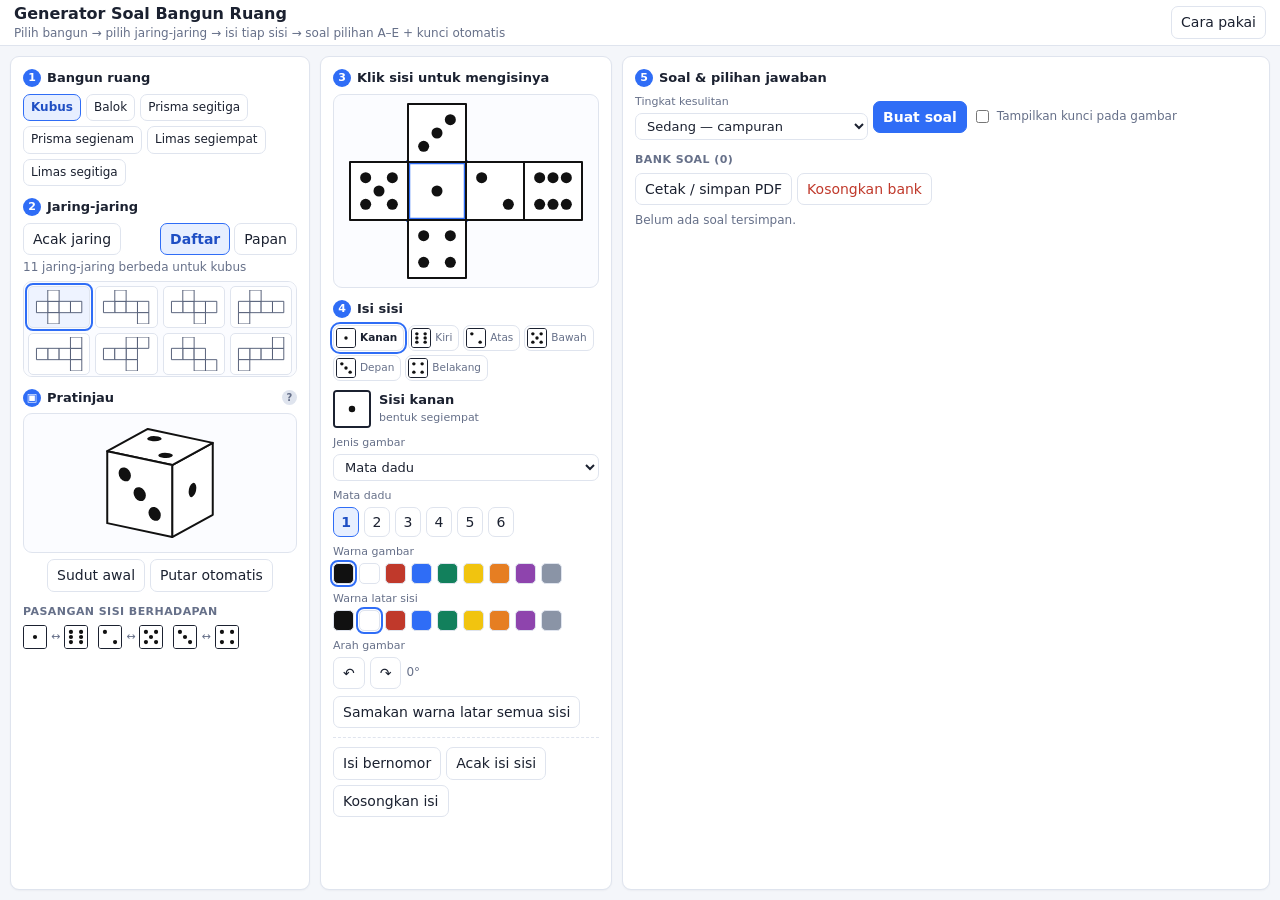
==== index.html @ 69e44bf9 "first commit" ====
<!DOCTYPE html>
<html lang="id">
<head>
<meta charset="utf-8">
<meta name="viewport" content="width=device-width, initial-scale=1">
<title>Generator Soal Bangun Ruang — Jaring-jaring &amp; Pilihan A–E</title>
<link rel="stylesheet" href="css/style.css">
</head>
<body>

<header class="topbar">
  <div>
    <h1>Generator Soal Bangun Ruang</h1>
    <p class="sub">Pilih bangun &rarr; pilih jaring-jaring &rarr; isi tiap sisi &rarr; soal pilihan A&ndash;E + kunci otomatis</p>
  </div>
  <div class="topbar-actions">
    <button id="btn-help" class="ghost" type="button">Cara pakai</button>
  </div>
</header>

<div id="help" class="help" hidden>
  <ol>
    <li><b>Pilih bangun ruang.</b> Kubus, balok, prisma segitiga, prisma segienam, limas segiempat, atau limas segitiga. Ukuran balok bisa diubah.</li>
    <li><b>Pilih jaring-jaring.</b> Semua jaring-jaring yang mungkin dihitung otomatis oleh program &mdash; kubus punya 11, prisma segitiga 9, limas segiempat 8. Untuk kubus dan balok Anda juga bisa menyusun sendiri di papan.</li>
    <li><b>Isi sisi.</b> Klik sebuah sisi pada gambar jaring-jaring, lalu atur gambar, warna, dan arah putarannya.</li>
    <li><b>Buat soal.</b> Program mengambil satu orientasi sah sebagai kunci, lalu membuat pengecoh yang dijamin mustahil.</li>
    <li><b>Simpan.</b> Unduh PNG/SVG, atau kumpulkan di bank soal lalu cetak jadi PDF berikut halaman kunci jawaban.</li>
  </ol>
</div>

<main class="layout">

  <!-- ============ KIRI: BANGUN & JARING-JARING ============ -->
  <section class="panel">
    <h2><span class="step">1</span> Bangun ruang</h2>
    <div class="row wrap gap-s" id="solid-picker"></div>

    <div id="param-box" class="params" hidden>
      <div class="row wrap gap-s" id="params"></div>
    </div>

    <h2><span class="step">2</span> Jaring-jaring</h2>
    <div class="row wrap gap-s">
      <button class="ghost" id="btn-net-random" type="button">Acak jaring</button>
      <span class="mode-switch" id="mode-switch" hidden>
        <button class="ghost active" data-mode="auto" type="button" title="Pilih dari daftar jaring-jaring">Daftar</button>
        <button class="ghost" data-mode="grid" type="button" title="Susun sendiri di papan">Papan</button>
      </span>
    </div>

    <div id="gallery-wrap">
      <p class="hint" id="gallery-note"></p>
      <div id="gallery" class="gallery"></div>
    </div>

    <div id="grid-wrap" hidden>
      <div class="grid-scroll"
           title="Klik kotak untuk menambah (maksimal 6, harus menempel). Klik kanan untuk menghapus.">
        <div id="grid" class="grid" oncontextmenu="return false"></div>
      </div>
      <p id="fold-status" class="status"></p>
    </div>

    <h2><span class="step">&#9635;</span> Pratinjau
      <span class="tip" title="Seret untuk memutar bebas 360° ke segala arah — tarik ke atas, bangunnya ikut berputar ke atas.">?</span>
    </h2>
    <div id="preview" class="cube3d"></div>
    <div class="row gap-s wrap center">
      <button class="ghost" id="btn-view-reset" type="button">Sudut awal</button>
      <button class="ghost" id="btn-view-spin" type="button">Putar otomatis</button>
    </div>
    <div id="opposite-box" hidden>
      <h3 id="opposite-title">Pasangan sisi berhadapan</h3>
      <div id="opposite-list" class="opp-list"></div>
    </div>
  </section>

  <!-- ============ TENGAH: JARING BESAR + ISI SISI ============ -->
  <section class="panel">
    <div id="net-box">
      <h2><span class="step">3</span> Klik sisi untuk mengisinya</h2>
      <div id="net-view" class="net-view"></div>
    </div>

    <h2><span class="step">4</span> Isi sisi</h2>

    <div id="face-strip" class="face-strip"></div>

    <div id="face-editor">
      <div class="fe-head">
        <div id="fe-preview" class="fe-preview"></div>
        <div>
          <div id="fe-title" class="fe-title">Sisi</div>
          <div id="fe-face" class="fe-face"></div>
        </div>
      </div>

      <label class="field">
        <span>Jenis gambar</span>
        <select id="fe-type"></select>
      </label>

      <div class="field" id="fe-n-wrap" hidden>
        <span>Mata dadu</span>
        <div class="row gap-s" id="fe-n"></div>
      </div>

      <label class="field" id="fe-text-wrap" hidden>
        <span>Huruf / angka (maks 3 karakter)</span>
        <input type="text" id="fe-text" maxlength="3">
      </label>

      <div class="field">
        <span>Warna gambar</span>
        <div class="row gap-s wrap" id="fe-fg"></div>
      </div>

      <div class="field">
        <span>Warna latar sisi</span>
        <div class="row gap-s wrap" id="fe-bg"></div>
      </div>

      <div class="field">
        <span>Arah gambar</span>
        <div class="row gap-s">
          <button class="ghost" id="fe-rot-ccw" type="button" title="Putar berlawanan jarum jam">&#8630;</button>
          <button class="ghost" id="fe-rot-cw" type="button" title="Putar searah jarum jam">&#8631;</button>
          <span class="rot-val" id="fe-rot-val">0&deg;</span>
        </div>
      </div>

      <button class="ghost" id="btn-copy-bg" type="button">Samakan warna latar semua sisi</button>
    </div>

    <div class="quick">
      <button class="ghost" id="btn-dice" type="button">Isi bernomor</button>
      <button class="ghost" id="btn-random" type="button">Acak isi sisi</button>
      <button class="ghost" id="btn-clear-art" type="button">Kosongkan isi</button>
    </div>
  </section>

  <!-- ============ KANAN: SOAL ============ -->
  <section class="panel wide">
    <h2><span class="step">5</span> Soal &amp; pilihan jawaban</h2>

    <div class="row gap-s wrap">
      <label class="field inline">
        <span>Tingkat kesulitan</span>
        <select id="difficulty">
          <option value="mudah">Mudah &mdash; pengecoh mencolok</option>
          <option value="sedang" selected>Sedang &mdash; campuran</option>
          <option value="sulit">Sulit &mdash; beda arah gambar</option>
        </select>
      </label>
      <button class="primary" id="btn-generate" type="button">Buat soal</button>
      <label class="check">
        <input type="checkbox" id="show-key">
        Tampilkan kunci pada gambar
      </label>
    </div>

    <div id="quiz-warnings"></div>
    <div id="quiz-sheet" class="sheet"></div>

    <div id="quiz-answer" class="answer" hidden>
      <div class="row gap-s wrap center">
        <span class="ans-label">Jawab:</span>
        <span id="answer-buttons" class="row gap-s"></span>
      </div>
      <p id="answer-feedback" class="feedback"></p>
      <p id="answer-reveal" class="reveal"></p>
    </div>

    <div class="row gap-s wrap" id="quiz-actions" hidden>
      <button class="ghost" id="btn-png" type="button">Unduh PNG</button>
      <button class="ghost" id="btn-svg" type="button">Unduh SVG</button>
      <button class="ghost" id="btn-add-bank" type="button">Tambah ke bank soal</button>
      <button class="ghost" id="btn-add-many" type="button">Tambah 5 soal berbeda</button>
    </div>

    <h3>Bank soal (<span id="bank-count">0</span>)</h3>
    <div class="row gap-s wrap">
      <button class="ghost" id="btn-print" type="button">Cetak / simpan PDF</button>
      <button class="ghost danger" id="btn-clear-bank" type="button">Kosongkan bank</button>
    </div>
    <div id="bank" class="bank"></div>
  </section>

</main>

<div id="print-area" class="print-area"></div>

<script src="js/geometry.js"></script>
<script src="js/solids.js"></script>
<script src="js/art.js"></script>
<script src="js/render.js"></script>
<script src="js/quiz.js"></script>
<script src="js/app.js"></script>
</body>
</html>
---- css/style.css ----
:root {
  --bg: #f4f6fa;
  --panel: #ffffff;
  --ink: #1b2130;
  --muted: #667089;
  --line: #dfe4ee;
  --brand: #2f6df6;
  --brand-dark: #1f4fc4;
  --ok: #12805c;
  --ok-bg: #e6f6f0;
  --warn: #9a5b00;
  --warn-bg: #fff4e2;
  --bad: #c0392b;
  --bad-bg: #fdeceb;
  --radius: 9px;
  --topbar: 46px;
}

* { box-sizing: border-box; }
[hidden] { display: none !important; }

html, body { height: 100%; }
body {
  margin: 0; overflow: hidden;            /* satu layar penuh, tanpa gulir halaman */
  background: var(--bg); color: var(--ink);
  font: 14px/1.45 "Segoe UI", system-ui, -apple-system, Arial, sans-serif;
}

h1 { font-size: 16px; margin: 0; }
h2 {
  font-size: 13px; margin: 12px 0 6px; display: flex; align-items: center; gap: 6px;
}
h2:first-child { margin-top: 0; }
h3 {
  font-size: 11px; text-transform: uppercase; letter-spacing: .04em;
  color: var(--muted); margin: 12px 0 5px;
}

.step {
  display: inline-grid; place-items: center;
  width: 18px; height: 18px; border-radius: 50%;
  background: var(--brand); color: #fff; font-size: 11px; font-weight: 700;
}
.tip {
  display: inline-grid; place-items: center; cursor: help;
  width: 15px; height: 15px; border-radius: 50%; margin-left: auto;
  background: var(--line); color: var(--muted); font-size: 10px; font-weight: 700;
}

.topbar {
  height: var(--topbar);
  display: flex; align-items: center; justify-content: space-between; gap: 16px;
  padding: 0 14px; background: var(--panel); border-bottom: 1px solid var(--line);
}
.sub { margin: 0; color: var(--muted); font-size: 12px; }

.help {
  position: absolute; z-index: 20; top: var(--topbar); left: 0; right: 0;
  padding: 12px 18px 12px 40px; background: #eef3ff;
  border-bottom: 1px solid var(--line); color: #23324f; font-size: 13px;
  box-shadow: 0 6px 18px rgba(20, 30, 60, .12);
}
.help ol { margin: 0; padding-left: 18px; }
.help li { margin: 3px 0; }

/* ---------- tata letak satu layar ---------- */
.layout {
  height: calc(100vh - var(--topbar));
  display: grid;
  grid-template-columns: 300px 292px minmax(430px, 1fr);
  gap: 10px; padding: 10px; align-items: stretch;
}
.panel {
  background: var(--panel); border: 1px solid var(--line); border-radius: var(--radius);
  padding: 12px; min-height: 0; overflow-y: auto;
  box-shadow: 0 1px 2px rgba(20, 30, 60, .04);
}
.panel.wide { display: flex; flex-direction: column; }

/* layar sempit: kembali ke susunan bertumpuk yang bisa digulir */
@media (max-width: 1180px) {
  body { overflow: auto; }
  .layout { height: auto; grid-template-columns: 1fr 1fr; }
  .panel { overflow: visible; }
  .panel.wide { grid-column: 1 / -1; }
}
@media (max-width: 760px) { .layout { grid-template-columns: 1fr; } }

/* layar pendek (mis. laptop 768px): rapatkan agar tetap muat satu layar */
@media (max-height: 880px) {
  .gallery { max-height: 72px; }
  .net-thumb { height: 32px; }
  .net-view { min-height: 56px; padding: 4px; }
  .net-view svg { max-height: 114px; }
  .cell { width: 36px; height: 36px; }
  .cube3d { margin: 2px 0 4px; }
  .cube3d svg { max-height: 96px; }
  h2 { margin: 7px 0 4px; font-size: 12.5px; }
  h3 { margin: 7px 0 3px; }
  .field { margin: 4px 0; }
  .field > span { margin-bottom: 2px; }
  .swatch { width: 19px; height: 19px; }
  .chip-art { width: 17px; height: 17px; }
  .quick { margin-top: 6px; padding-top: 6px; }
  .hint { margin: 2px 0; }
  .face-strip { margin-bottom: 5px; }
  #solid-picker button { font-size: 11.5px; padding: 3px 6px; }
}

/* ---------- kontrol ---------- */
button {
  font: inherit; cursor: pointer; border-radius: 7px; padding: 5px 9px;
  border: 1px solid var(--line); background: #fff; color: var(--ink);
  transition: background .12s, border-color .12s;
}
button:hover { background: #f2f5fb; border-color: #c7d0e2; }
button.primary { background: var(--brand); border-color: var(--brand); color: #fff; font-weight: 600; }
button.primary:hover { background: var(--brand-dark); }
button.ghost.active { background: #e7efff; border-color: var(--brand); color: var(--brand-dark); font-weight: 600; }
button.danger { color: var(--bad); }
button.danger:hover { background: var(--bad-bg); border-color: #f0b4ae; }

.row { display: flex; align-items: center; }
.row.wrap { flex-wrap: wrap; }
.row.center { justify-content: center; }
.gap-s { gap: 5px; }

.field { display: block; margin: 7px 0; }
.field > span { display: block; font-size: 11px; color: var(--muted); margin-bottom: 3px; }
.field.inline { margin: 0; }
select, input[type="text"], input[type="number"] {
  font: inherit; font-size: 13px; padding: 4px 7px; border: 1px solid var(--line);
  border-radius: 7px; background: #fff; color: var(--ink); width: 100%;
}
.check { display: flex; align-items: center; gap: 5px; font-size: 12px; color: var(--muted); }
.hint { font-size: 12px; color: var(--muted); margin: 4px 0; }
.quick {
  display: flex; flex-wrap: wrap; gap: 5px; margin-top: 9px; padding-top: 9px;
  border-top: 1px dashed var(--line);
}

/* ---------- pemilih bangun ruang ---------- */
#solid-picker button { padding: 4px 7px; font-size: 12px; }
.params { margin-top: 6px; }
.num-field { display: flex; align-items: center; gap: 4px; font-size: 11px; color: var(--muted); }
.num-field input { width: 56px; }
.mode-switch { display: inline-flex; gap: 4px; margin-left: auto; }

/* ---------- galeri jaring-jaring ---------- */
.gallery {
  display: grid; grid-template-columns: repeat(auto-fill, minmax(54px, 1fr)); gap: 5px;
  max-height: 96px; overflow-y: auto; padding: 4px;
  border: 1px solid var(--line); border-radius: var(--radius); background: #fbfcff;
}
.net-thumb {
  display: grid; place-items: center; padding: 3px; height: 42px;
  background: #fff; border: 1px solid var(--line); border-radius: 5px;
}
.net-thumb svg { max-width: 100%; max-height: 100%; height: auto; }
.net-thumb.active { outline: 2px solid var(--brand); outline-offset: 1px; background: #eef3ff; }

/* ---------- gambar jaring-jaring yang bisa diklik ---------- */
.net-view {
  display: grid; place-items: center; padding: 6px; margin-top: 3px; min-height: 80px;
  background: #fbfcff; border: 1px solid var(--line); border-radius: var(--radius);
}
.net-view svg { max-width: 100%; height: auto; }
.net-face { cursor: pointer; }
.net-face:hover polygon:last-child { stroke: var(--brand); stroke-width: 3.5; }
.net-face.sel polygon:last-child { stroke: var(--brand); stroke-width: 4.5; }

/* ---------- daftar sisi ---------- */
.face-strip { display: flex; flex-wrap: wrap; gap: 4px; margin-bottom: 9px; }
.face-chip {
  display: flex; align-items: center; gap: 4px; padding: 2px 6px 2px 2px; font-size: 10.5px;
  color: var(--muted);
}
.face-chip.active { outline: 2px solid var(--brand); outline-offset: 1px; color: var(--ink); font-weight: 600; }
.chip-art { width: 20px; height: 20px; border: 1px solid var(--ink); border-radius: 3px; overflow: hidden; flex: none; }
.chip-art svg { display: block; width: 100%; height: 100%; }

/* ---------- papan jaring-jaring ---------- */
.grid-scroll { overflow: auto; }
.grid { display: grid; gap: 2px; width: max-content; margin: 0 auto; }
.cell {
  width: 40px; height: 40px; padding: 0; border-radius: 3px;
  border: 1px dashed #c9d1e2; background: #fbfcff; position: relative;
  display: grid; place-items: center;
}
.cell:hover { background: #eef3ff; border-color: var(--brand); }
.cell.on { border: 2px solid #1b2130; border-style: solid; background: #fff; }
.cell.sel { outline: 3px solid var(--brand); outline-offset: 1px; z-index: 1; }
.cell svg { display: block; width: 100%; height: 100%; }
.cell .tag {
  position: absolute; left: 1px; bottom: 0; font-size: 8px; line-height: 1.25;
  color: #fff; background: rgba(27, 33, 48, .72); border-radius: 2px; padding: 0 2px;
  pointer-events: none; font-weight: 600;
}

.status { font-size: 12px; margin: 6px 0; padding: 5px 8px; border-radius: 7px; }
.status.ok { color: var(--ok); background: var(--ok-bg); }
.status.bad { color: var(--bad); background: var(--bad-bg); }

/* ---------- editor sisi ---------- */
.fe-head { display: flex; align-items: center; gap: 8px; margin-bottom: 4px; }
.fe-preview { width: 38px; height: 38px; border: 2px solid var(--ink); border-radius: 4px; overflow: hidden; flex: none; }
.fe-preview svg { display: block; width: 100%; height: 100%; }
.fe-title { font-weight: 600; font-size: 13px; }
.fe-face { font-size: 11px; color: var(--muted); }

.swatch { width: 21px; height: 21px; border-radius: 5px; border: 1px solid var(--line); padding: 0; }
.swatch.active { outline: 2px solid var(--brand); outline-offset: 1px; }
.rot-val { font-size: 12px; color: var(--muted); }
.num-btn { width: 26px; padding: 4px 0; text-align: center; }

/* ---------- pratinjau ---------- */
.cube3d {
  display: grid; place-items: center; padding: 2px; margin: 4px 0 6px;
  background: #fbfcff; border: 1px solid var(--line); border-radius: var(--radius);
  cursor: grab; user-select: none; touch-action: none;
}
.cube3d.dragging { cursor: grabbing; }
.cube3d svg { display: block; max-width: 100%; height: auto; }

.opp-list { display: flex; flex-wrap: wrap; gap: 4px 10px; }
.opp-row { display: flex; align-items: center; gap: 4px; font-size: 11px; color: var(--muted); }
.opp-row .mini { width: 24px; height: 24px; border: 1.5px solid var(--ink); border-radius: 3px; overflow: hidden; flex: none; }
.opp-row .mini svg { display: block; width: 100%; height: 100%; }

/* ---------- lembar soal ---------- */
.sheet {
  margin: 8px 0; padding: 8px; background: #fff;
  border: 1px solid var(--line); border-radius: var(--radius); overflow: auto;
  flex: 0 1 auto; min-height: 0;
}
.sheet:empty { display: none; }
.sheet svg { display: block; max-width: 100%; height: auto; margin: 0 auto; }

.answer { border-top: 1px dashed var(--line); padding-top: 7px; }
.ans-label { font-size: 12px; color: var(--muted); }
.opt-btn { width: 34px; font-weight: 700; }
.opt-btn.right { background: var(--ok-bg); border-color: #9ad9c2; color: var(--ok); }
.opt-btn.wrong { background: var(--bad-bg); border-color: #f0b4ae; color: var(--bad); }
.feedback { font-size: 12px; margin: 5px 0 0; min-height: 1em; }
.feedback.ok { color: var(--ok); }
.feedback.bad { color: var(--bad); }
.reveal { font-size: 12px; color: var(--muted); margin: 2px 0 0; }

.note {
  font-size: 12px; padding: 6px 8px; border-radius: 7px; margin: 5px 0;
  background: var(--warn-bg); color: var(--warn);
}

/* ---------- bank soal ---------- */
.bank {
  display: grid; gap: 7px; margin-top: 7px;
  flex: 1 1 auto; min-height: 60px; overflow-y: auto;
}
.bank:empty::after { content: "Belum ada soal tersimpan."; color: var(--muted); font-size: 12px; }
.bank-item {
  border: 1px solid var(--line); border-radius: var(--radius); padding: 6px;
  display: grid; grid-template-columns: 1fr auto; gap: 8px; align-items: center;
}
.bank-item svg { display: block; max-width: 100%; height: auto; max-height: 150px; }
.bank-meta { font-size: 11px; color: var(--muted); }
.bank-key { font-weight: 700; color: var(--ink); font-size: 12px; }

/* ---------- cetak ---------- */
.print-area { display: none; }
@media print {
  body { background: #fff; overflow: visible; height: auto; }
  .topbar, .help, .layout { display: none !important; }
  .print-area { display: block; padding: 0; }
  .print-q { page-break-inside: avoid; margin: 0 0 18px; }
  .print-q svg { max-width: 100%; height: auto; }
  .print-key { page-break-before: always; font-size: 14px; }
  .print-key h2 { font-size: 16px; }
  .print-key td { padding: 3px 14px 3px 0; }
}
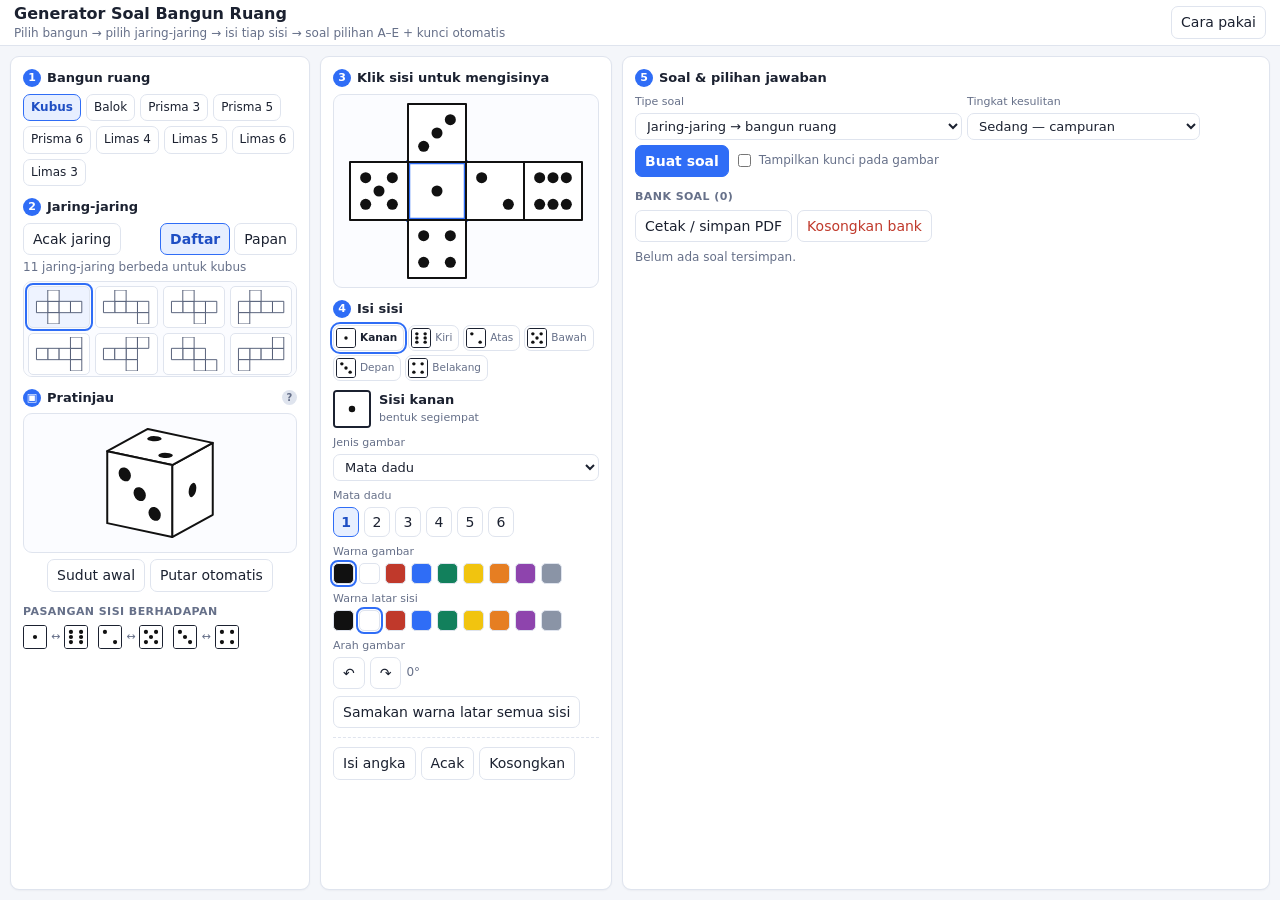
==== commit 65f1b1bc: "uypdate" ====
--- a/index.html
+++ b/index.html
@@ -133,9 +133,9 @@
     </div>
 
     <div class="quick">
-      <button class="ghost" id="btn-dice" type="button">Isi bernomor</button>
-      <button class="ghost" id="btn-random" type="button">Acak isi sisi</button>
-      <button class="ghost" id="btn-clear-art" type="button">Kosongkan isi</button>
+      <button class="ghost" id="btn-dice" type="button" title="Isi otomatis dengan angka/mata dadu">Isi angka</button>
+      <button class="ghost" id="btn-random" type="button" title="Acak gambar seluruh sisi">Acak</button>
+      <button class="ghost" id="btn-clear-art" type="button" title="Kosongkan gambar seluruh sisi">Kosongkan</button>
     </div>
   </section>
 
@@ -144,6 +144,15 @@
     <h2><span class="step">5</span> Soal &amp; pilihan jawaban</h2>
 
     <div class="row gap-s wrap">
+      <label class="field inline">
+        <span>Tipe soal</span>
+        <select id="qtype">
+          <option value="toSolid" selected>Jaring-jaring &rarr; bangun ruang</option>
+          <option value="toNet">Bangun ruang &rarr; jaring-jaring</option>
+          <option value="toShape">Jaring-jaring &rarr; bentuk bangunnya</option>
+          <option value="toFaces">Bangun ruang &rarr; bangun datar penyusunnya</option>
+        </select>
+      </label>
       <label class="field inline">
         <span>Tingkat kesulitan</span>
         <select id="difficulty">
--- a/css/style.css
+++ b/css/style.css
@@ -85,6 +85,164 @@
   .panel.wide { grid-column: 1 / -1; }
 }
 @media (max-width: 760px) { .layout { grid-template-columns: 1fr; } }
+
+/* ---------- kontrol ---------- */
+button {
+  font: inherit; cursor: pointer; border-radius: 7px; padding: 5px 9px;
+  border: 1px solid var(--line); background: #fff; color: var(--ink);
+  transition: background .12s, border-color .12s;
+}
+button:hover { background: #f2f5fb; border-color: #c7d0e2; }
+button.primary { background: var(--brand); border-color: var(--brand); color: #fff; font-weight: 600; }
+button.primary:hover { background: var(--brand-dark); }
+button.ghost.active { background: #e7efff; border-color: var(--brand); color: var(--brand-dark); font-weight: 600; }
+button.danger { color: var(--bad); }
+button.danger:hover { background: var(--bad-bg); border-color: #f0b4ae; }
+
+.row { display: flex; align-items: center; }
+.row.wrap { flex-wrap: wrap; }
+.row.center { justify-content: center; }
+.gap-s { gap: 5px; }
+
+.field { display: block; margin: 7px 0; }
+.field > span { display: block; font-size: 11px; color: var(--muted); margin-bottom: 3px; }
+.field.inline { margin: 0; }
+select, input[type="text"], input[type="number"] {
+  font: inherit; font-size: 13px; padding: 4px 7px; border: 1px solid var(--line);
+  border-radius: 7px; background: #fff; color: var(--ink); width: 100%;
+}
+.check { display: flex; align-items: center; gap: 5px; font-size: 12px; color: var(--muted); }
+.hint { font-size: 12px; color: var(--muted); margin: 4px 0; }
+.quick {
+  display: flex; flex-wrap: wrap; gap: 5px; margin-top: 9px; padding-top: 9px;
+  border-top: 1px dashed var(--line);
+}
+
+/* ---------- pemilih bangun ruang ---------- */
+#solid-picker button { padding: 4px 7px; font-size: 12px; }
+.params { margin-top: 6px; }
+.num-field { display: flex; align-items: center; gap: 4px; font-size: 11px; color: var(--muted); }
+.num-field input { width: 56px; }
+.mode-switch { display: inline-flex; gap: 4px; margin-left: auto; }
+
+/* ---------- galeri jaring-jaring ---------- */
+.gallery {
+  display: grid; grid-template-columns: repeat(auto-fill, minmax(54px, 1fr)); gap: 5px;
+  max-height: 96px; overflow-y: auto; padding: 4px;
+  border: 1px solid var(--line); border-radius: var(--radius); background: #fbfcff;
+}
+.net-thumb {
+  display: grid; place-items: center; padding: 3px; height: 42px;
+  background: #fff; border: 1px solid var(--line); border-radius: 5px;
+}
+.net-thumb svg { max-width: 100%; max-height: 100%; height: auto; }
+.net-thumb.active { outline: 2px solid var(--brand); outline-offset: 1px; background: #eef3ff; }
+
+/* ---------- gambar jaring-jaring yang bisa diklik ---------- */
+.net-view {
+  display: grid; place-items: center; padding: 6px; margin-top: 3px; min-height: 80px;
+  background: #fbfcff; border: 1px solid var(--line); border-radius: var(--radius);
+}
+.net-view svg { max-width: 100%; height: auto; }
+.net-face { cursor: pointer; }
+.net-face:hover polygon:last-child { stroke: var(--brand); stroke-width: 3.5; }
+.net-face.sel polygon:last-child { stroke: var(--brand); stroke-width: 4.5; }
+
+/* ---------- daftar sisi ---------- */
+.face-strip { display: flex; flex-wrap: wrap; gap: 4px; margin-bottom: 9px; }
+.face-chip {
+  display: flex; align-items: center; gap: 4px; padding: 2px 6px 2px 2px; font-size: 10.5px;
+  color: var(--muted);
+}
+.face-chip.active { outline: 2px solid var(--brand); outline-offset: 1px; color: var(--ink); font-weight: 600; }
+.chip-art { width: 20px; height: 20px; border: 1px solid var(--ink); border-radius: 3px; overflow: hidden; flex: none; }
+.chip-art svg { display: block; width: 100%; height: 100%; }
+
+/* ---------- papan jaring-jaring ---------- */
+.grid-scroll { overflow: auto; }
+.grid { display: grid; gap: 2px; width: max-content; margin: 0 auto; }
+.cell {
+  width: 40px; height: 40px; padding: 0; border-radius: 3px;
+  border: 1px dashed #c9d1e2; background: #fbfcff; position: relative;
+  display: grid; place-items: center;
+}
+.cell:hover { background: #eef3ff; border-color: var(--brand); }
+.cell.on { border: 2px solid #1b2130; border-style: solid; background: #fff; }
+.cell.sel { outline: 3px solid var(--brand); outline-offset: 1px; z-index: 1; }
+.cell svg { display: block; width: 100%; height: 100%; }
+.cell .tag {
+  position: absolute; left: 1px; bottom: 0; font-size: 8px; line-height: 1.25;
+  color: #fff; background: rgba(27, 33, 48, .72); border-radius: 2px; padding: 0 2px;
+  pointer-events: none; font-weight: 600;
+}
+
+.status { font-size: 12px; margin: 6px 0; padding: 5px 8px; border-radius: 7px; }
+.status.ok { color: var(--ok); background: var(--ok-bg); }
+.status.bad { color: var(--bad); background: var(--bad-bg); }
+
+/* ---------- editor sisi ---------- */
+.fe-head { display: flex; align-items: center; gap: 8px; margin-bottom: 4px; }
+.fe-preview { width: 38px; height: 38px; border: 2px solid var(--ink); border-radius: 4px; overflow: hidden; flex: none; }
+.fe-preview svg { display: block; width: 100%; height: 100%; }
+.fe-title { font-weight: 600; font-size: 13px; }
+.fe-face { font-size: 11px; color: var(--muted); }
+
+.swatch { width: 21px; height: 21px; border-radius: 5px; border: 1px solid var(--line); padding: 0; }
+.swatch.active { outline: 2px solid var(--brand); outline-offset: 1px; }
+.rot-val { font-size: 12px; color: var(--muted); }
+.num-btn { width: 26px; padding: 4px 0; text-align: center; }
+
+/* ---------- pratinjau ---------- */
+.cube3d {
+  display: grid; place-items: center; padding: 2px; margin: 4px 0 6px;
+  background: #fbfcff; border: 1px solid var(--line); border-radius: var(--radius);
+  cursor: grab; user-select: none; touch-action: none;
+}
+.cube3d.dragging { cursor: grabbing; }
+.cube3d svg { display: block; max-width: 100%; height: auto; }
+
+.opp-list { display: flex; flex-wrap: wrap; gap: 4px 10px; }
+.opp-row { display: flex; align-items: center; gap: 4px; font-size: 11px; color: var(--muted); }
+.opp-row .mini { width: 24px; height: 24px; border: 1.5px solid var(--ink); border-radius: 3px; overflow: hidden; flex: none; }
+.opp-row .mini svg { display: block; width: 100%; height: 100%; }
+
+/* ---------- lembar soal ---------- */
+.sheet {
+  margin: 8px 0; padding: 8px; background: #fff;
+  border: 1px solid var(--line); border-radius: var(--radius); overflow: auto;
+  flex: 0 1 auto; min-height: 0;
+}
+.sheet:empty { display: none; }
+.sheet svg { display: block; max-width: 100%; height: auto; margin: 0 auto; }
+
+.answer { border-top: 1px dashed var(--line); padding-top: 7px; }
+.ans-label { font-size: 12px; color: var(--muted); }
+.opt-btn { width: 34px; font-weight: 700; }
+.opt-btn.right { background: var(--ok-bg); border-color: #9ad9c2; color: var(--ok); }
+.opt-btn.wrong { background: var(--bad-bg); border-color: #f0b4ae; color: var(--bad); }
+.feedback { font-size: 12px; margin: 5px 0 0; min-height: 1em; }
+.feedback.ok { color: var(--ok); }
+.feedback.bad { color: var(--bad); }
+.reveal { font-size: 12px; color: var(--muted); margin: 2px 0 0; }
+
+.note {
+  font-size: 12px; padding: 6px 8px; border-radius: 7px; margin: 5px 0;
+  background: var(--warn-bg); color: var(--warn);
+}
+
+/* ---------- bank soal ---------- */
+.bank {
+  display: grid; gap: 7px; margin-top: 7px;
+  flex: 1 1 auto; min-height: 60px; overflow-y: auto;
+}
+.bank:empty::after { content: "Belum ada soal tersimpan."; color: var(--muted); font-size: 12px; }
+.bank-item {
+  border: 1px solid var(--line); border-radius: var(--radius); padding: 6px;
+  display: grid; grid-template-columns: 1fr auto; gap: 8px; align-items: center;
+}
+.bank-item svg { display: block; max-width: 100%; height: auto; max-height: 150px; }
+.bank-meta { font-size: 11px; color: var(--muted); }
+.bank-key { font-weight: 700; color: var(--ink); font-size: 12px; }
 
 /* layar pendek (mis. laptop 768px): rapatkan agar tetap muat satu layar */
 @media (max-height: 880px) {
@@ -107,163 +265,23 @@
   #solid-picker button { font-size: 11.5px; padding: 3px 6px; }
 }
 
-/* ---------- kontrol ---------- */
-button {
-  font: inherit; cursor: pointer; border-radius: 7px; padding: 5px 9px;
-  border: 1px solid var(--line); background: #fff; color: var(--ink);
-  transition: background .12s, border-color .12s;
-}
-button:hover { background: #f2f5fb; border-color: #c7d0e2; }
-button.primary { background: var(--brand); border-color: var(--brand); color: #fff; font-weight: 600; }
-button.primary:hover { background: var(--brand-dark); }
-button.ghost.active { background: #e7efff; border-color: var(--brand); color: var(--brand-dark); font-weight: 600; }
-button.danger { color: var(--bad); }
-button.danger:hover { background: var(--bad-bg); border-color: #f0b4ae; }
-
-.row { display: flex; align-items: center; }
-.row.wrap { flex-wrap: wrap; }
-.row.center { justify-content: center; }
-.gap-s { gap: 5px; }
-
-.field { display: block; margin: 7px 0; }
-.field > span { display: block; font-size: 11px; color: var(--muted); margin-bottom: 3px; }
-.field.inline { margin: 0; }
-select, input[type="text"], input[type="number"] {
-  font: inherit; font-size: 13px; padding: 4px 7px; border: 1px solid var(--line);
-  border-radius: 7px; background: #fff; color: var(--ink); width: 100%;
-}
-.check { display: flex; align-items: center; gap: 5px; font-size: 12px; color: var(--muted); }
-.hint { font-size: 12px; color: var(--muted); margin: 4px 0; }
-.quick {
-  display: flex; flex-wrap: wrap; gap: 5px; margin-top: 9px; padding-top: 9px;
-  border-top: 1px dashed var(--line);
-}
-
-/* ---------- pemilih bangun ruang ---------- */
-#solid-picker button { padding: 4px 7px; font-size: 12px; }
-.params { margin-top: 6px; }
-.num-field { display: flex; align-items: center; gap: 4px; font-size: 11px; color: var(--muted); }
-.num-field input { width: 56px; }
-.mode-switch { display: inline-flex; gap: 4px; margin-left: auto; }
-
-/* ---------- galeri jaring-jaring ---------- */
-.gallery {
-  display: grid; grid-template-columns: repeat(auto-fill, minmax(54px, 1fr)); gap: 5px;
-  max-height: 96px; overflow-y: auto; padding: 4px;
-  border: 1px solid var(--line); border-radius: var(--radius); background: #fbfcff;
-}
-.net-thumb {
-  display: grid; place-items: center; padding: 3px; height: 42px;
-  background: #fff; border: 1px solid var(--line); border-radius: 5px;
-}
-.net-thumb svg { max-width: 100%; max-height: 100%; height: auto; }
-.net-thumb.active { outline: 2px solid var(--brand); outline-offset: 1px; background: #eef3ff; }
-
-/* ---------- gambar jaring-jaring yang bisa diklik ---------- */
-.net-view {
-  display: grid; place-items: center; padding: 6px; margin-top: 3px; min-height: 80px;
-  background: #fbfcff; border: 1px solid var(--line); border-radius: var(--radius);
-}
-.net-view svg { max-width: 100%; height: auto; }
-.net-face { cursor: pointer; }
-.net-face:hover polygon:last-child { stroke: var(--brand); stroke-width: 3.5; }
-.net-face.sel polygon:last-child { stroke: var(--brand); stroke-width: 4.5; }
-
-/* ---------- daftar sisi ---------- */
-.face-strip { display: flex; flex-wrap: wrap; gap: 4px; margin-bottom: 9px; }
-.face-chip {
-  display: flex; align-items: center; gap: 4px; padding: 2px 6px 2px 2px; font-size: 10.5px;
-  color: var(--muted);
-}
-.face-chip.active { outline: 2px solid var(--brand); outline-offset: 1px; color: var(--ink); font-weight: 600; }
-.chip-art { width: 20px; height: 20px; border: 1px solid var(--ink); border-radius: 3px; overflow: hidden; flex: none; }
-.chip-art svg { display: block; width: 100%; height: 100%; }
-
-/* ---------- papan jaring-jaring ---------- */
-.grid-scroll { overflow: auto; }
-.grid { display: grid; gap: 2px; width: max-content; margin: 0 auto; }
-.cell {
-  width: 40px; height: 40px; padding: 0; border-radius: 3px;
-  border: 1px dashed #c9d1e2; background: #fbfcff; position: relative;
-  display: grid; place-items: center;
-}
-.cell:hover { background: #eef3ff; border-color: var(--brand); }
-.cell.on { border: 2px solid #1b2130; border-style: solid; background: #fff; }
-.cell.sel { outline: 3px solid var(--brand); outline-offset: 1px; z-index: 1; }
-.cell svg { display: block; width: 100%; height: 100%; }
-.cell .tag {
-  position: absolute; left: 1px; bottom: 0; font-size: 8px; line-height: 1.25;
-  color: #fff; background: rgba(27, 33, 48, .72); border-radius: 2px; padding: 0 2px;
-  pointer-events: none; font-weight: 600;
-}
-
-.status { font-size: 12px; margin: 6px 0; padding: 5px 8px; border-radius: 7px; }
-.status.ok { color: var(--ok); background: var(--ok-bg); }
-.status.bad { color: var(--bad); background: var(--bad-bg); }
-
-/* ---------- editor sisi ---------- */
-.fe-head { display: flex; align-items: center; gap: 8px; margin-bottom: 4px; }
-.fe-preview { width: 38px; height: 38px; border: 2px solid var(--ink); border-radius: 4px; overflow: hidden; flex: none; }
-.fe-preview svg { display: block; width: 100%; height: 100%; }
-.fe-title { font-weight: 600; font-size: 13px; }
-.fe-face { font-size: 11px; color: var(--muted); }
-
-.swatch { width: 21px; height: 21px; border-radius: 5px; border: 1px solid var(--line); padding: 0; }
-.swatch.active { outline: 2px solid var(--brand); outline-offset: 1px; }
-.rot-val { font-size: 12px; color: var(--muted); }
-.num-btn { width: 26px; padding: 4px 0; text-align: center; }
-
-/* ---------- pratinjau ---------- */
-.cube3d {
-  display: grid; place-items: center; padding: 2px; margin: 4px 0 6px;
-  background: #fbfcff; border: 1px solid var(--line); border-radius: var(--radius);
-  cursor: grab; user-select: none; touch-action: none;
-}
-.cube3d.dragging { cursor: grabbing; }
-.cube3d svg { display: block; max-width: 100%; height: auto; }
-
-.opp-list { display: flex; flex-wrap: wrap; gap: 4px 10px; }
-.opp-row { display: flex; align-items: center; gap: 4px; font-size: 11px; color: var(--muted); }
-.opp-row .mini { width: 24px; height: 24px; border: 1.5px solid var(--ink); border-radius: 3px; overflow: hidden; flex: none; }
-.opp-row .mini svg { display: block; width: 100%; height: 100%; }
-
-/* ---------- lembar soal ---------- */
-.sheet {
-  margin: 8px 0; padding: 8px; background: #fff;
-  border: 1px solid var(--line); border-radius: var(--radius); overflow: auto;
-  flex: 0 1 auto; min-height: 0;
-}
-.sheet:empty { display: none; }
-.sheet svg { display: block; max-width: 100%; height: auto; margin: 0 auto; }
-
-.answer { border-top: 1px dashed var(--line); padding-top: 7px; }
-.ans-label { font-size: 12px; color: var(--muted); }
-.opt-btn { width: 34px; font-weight: 700; }
-.opt-btn.right { background: var(--ok-bg); border-color: #9ad9c2; color: var(--ok); }
-.opt-btn.wrong { background: var(--bad-bg); border-color: #f0b4ae; color: var(--bad); }
-.feedback { font-size: 12px; margin: 5px 0 0; min-height: 1em; }
-.feedback.ok { color: var(--ok); }
-.feedback.bad { color: var(--bad); }
-.reveal { font-size: 12px; color: var(--muted); margin: 2px 0 0; }
-
-.note {
-  font-size: 12px; padding: 6px 8px; border-radius: 7px; margin: 5px 0;
-  background: var(--warn-bg); color: var(--warn);
-}
-
-/* ---------- bank soal ---------- */
-.bank {
-  display: grid; gap: 7px; margin-top: 7px;
-  flex: 1 1 auto; min-height: 60px; overflow-y: auto;
-}
-.bank:empty::after { content: "Belum ada soal tersimpan."; color: var(--muted); font-size: 12px; }
-.bank-item {
-  border: 1px solid var(--line); border-radius: var(--radius); padding: 6px;
-  display: grid; grid-template-columns: 1fr auto; gap: 8px; align-items: center;
-}
-.bank-item svg { display: block; max-width: 100%; height: auto; max-height: 150px; }
-.bank-meta { font-size: 11px; color: var(--muted); }
-.bank-key { font-weight: 700; color: var(--ink); font-size: 12px; }
+/* layar sangat pendek (mis. 1280x720): rapatkan lagi */
+@media (max-height: 790px) {
+  .gallery { max-height: 58px; }
+  .net-thumb { height: 25px; }
+  .net-view svg { max-height: 96px; }
+  .cube3d svg { max-height: 78px; }
+  .cell { width: 30px; height: 30px; }
+  .fe-preview { width: 32px; height: 32px; }
+  .chip-art { width: 15px; height: 15px; }
+  .face-chip { font-size: 10px; padding: 1px 4px 1px 1px; }
+  .field { margin: 3px 0; }
+  h2 { margin: 5px 0 3px; }
+  h3 { margin: 5px 0 2px; }
+  .quick { margin-top: 5px; padding-top: 5px; }
+  .status { margin: 3px 0; padding: 4px 7px; font-size: 11.5px; }
+  .params { margin-top: 3px; }
+}
 
 /* ---------- cetak ---------- */
 .print-area { display: none; }
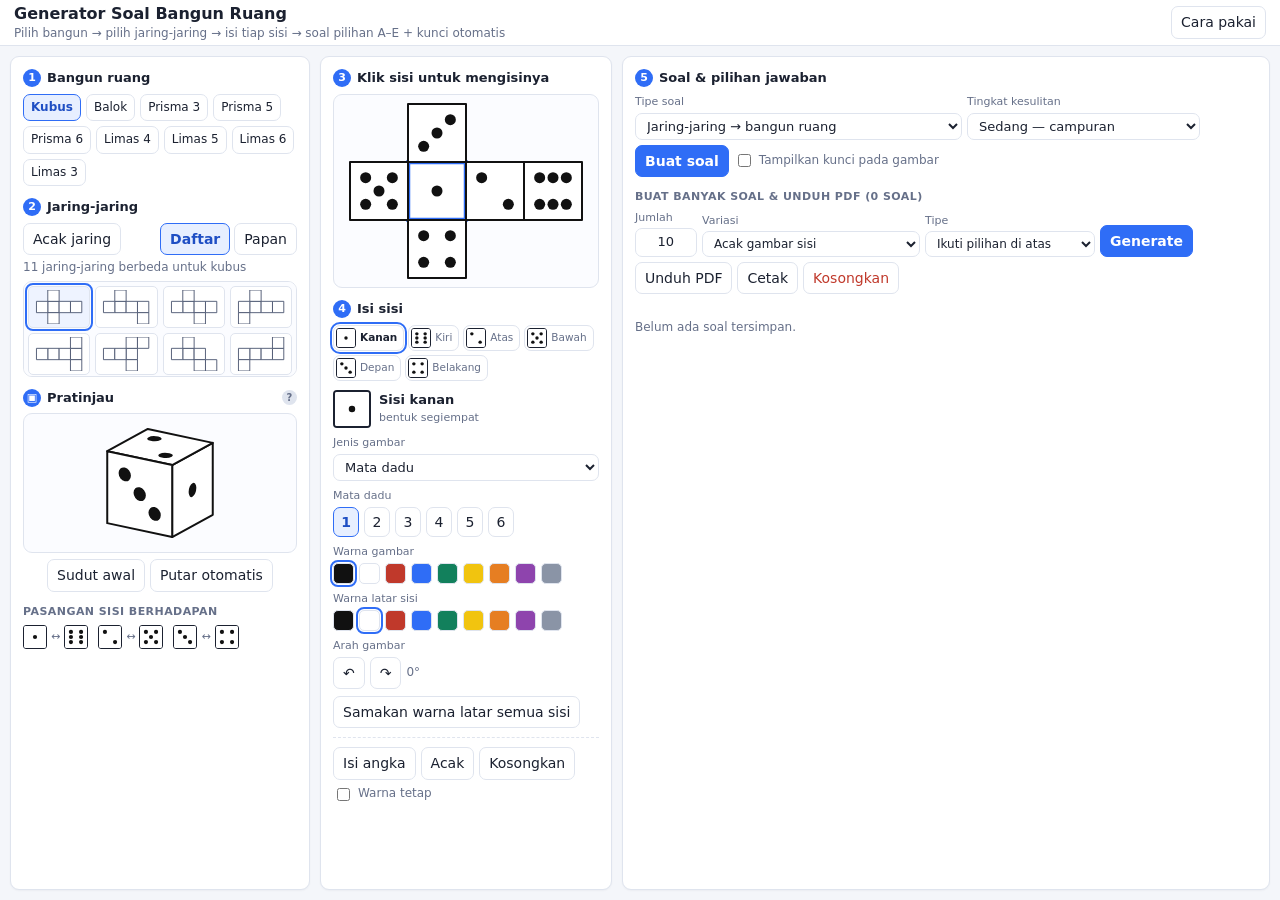
==== commit 4abf3e23: "uypdate" ====
--- a/index.html
+++ b/index.html
@@ -136,6 +136,9 @@
       <button class="ghost" id="btn-dice" type="button" title="Isi otomatis dengan angka/mata dadu">Isi angka</button>
       <button class="ghost" id="btn-random" type="button" title="Acak gambar seluruh sisi">Acak</button>
       <button class="ghost" id="btn-clear-art" type="button" title="Kosongkan gambar seluruh sisi">Kosongkan</button>
+      <label class="check" title="Saat mengacak, warna gambar dan latar tiap sisi dipertahankan">
+        <input type="checkbox" id="keep-color"> Warna tetap
+      </label>
     </div>
   </section>
 
@@ -183,15 +186,37 @@
     <div class="row gap-s wrap" id="quiz-actions" hidden>
       <button class="ghost" id="btn-png" type="button">Unduh PNG</button>
       <button class="ghost" id="btn-svg" type="button">Unduh SVG</button>
-      <button class="ghost" id="btn-add-bank" type="button">Tambah ke bank soal</button>
-      <button class="ghost" id="btn-add-many" type="button">Tambah 5 soal berbeda</button>
-    </div>
-
-    <h3>Bank soal (<span id="bank-count">0</span>)</h3>
-    <div class="row gap-s wrap">
-      <button class="ghost" id="btn-print" type="button">Cetak / simpan PDF</button>
-      <button class="ghost danger" id="btn-clear-bank" type="button">Kosongkan bank</button>
-    </div>
+      <button class="ghost" id="btn-add-bank" type="button">Tambah ke bank</button>
+    </div>
+
+    <h3>Buat banyak soal &amp; unduh PDF (<span id="bank-count">0</span> soal)</h3>
+    <div class="row gap-s wrap batch">
+      <label class="num-field" title="Berapa soal yang dibuat sekaligus">
+        <span>Jumlah</span>
+        <input type="number" id="batch-count" value="10" min="1" max="200">
+      </label>
+      <label class="num-field" title="Variasi antar soal">
+        <span>Variasi</span>
+        <select id="batch-vary">
+          <option value="art" selected>Acak gambar sisi</option>
+          <option value="artSolid">Acak gambar + bangun ruang</option>
+          <option value="tetap">Ikuti isian sekarang</option>
+        </select>
+      </label>
+      <label class="num-field" title="Tipe soal untuk seluruh paket">
+        <span>Tipe</span>
+        <select id="batch-type">
+          <option value="ikut" selected>Ikuti pilihan di atas</option>
+          <option value="campur">Campuran semua tipe</option>
+        </select>
+      </label>
+      <button class="primary" id="btn-batch" type="button">Generate</button>
+      <button class="ghost" id="btn-pdf" type="button">Unduh PDF</button>
+      <button class="ghost" id="btn-print" type="button">Cetak</button>
+      <button class="ghost danger" id="btn-clear-bank" type="button">Kosongkan</button>
+    </div>
+    <progress id="batch-progress" value="0" max="100" hidden></progress>
+    <div class="status-line" id="batch-status"></div>
     <div id="bank" class="bank"></div>
   </section>
 
@@ -204,6 +229,8 @@
 <script src="js/art.js"></script>
 <script src="js/render.js"></script>
 <script src="js/quiz.js"></script>
+<script src="js/raster.js"></script>
+<script src="js/pdf.js"></script>
 <script src="js/app.js"></script>
 </body>
 </html>
--- a/css/style.css
+++ b/css/style.css
@@ -229,6 +229,15 @@
   font-size: 12px; padding: 6px 8px; border-radius: 7px; margin: 5px 0;
   background: var(--warn-bg); color: var(--warn);
 }
+
+/* ---------- buat banyak soal ---------- */
+.batch { align-items: flex-end; }
+.batch .num-field { flex-direction: column; align-items: flex-start; gap: 2px; }
+.batch .num-field input { width: 62px; text-align: right; }
+.batch .num-field select { width: auto; font-size: 12px; }
+progress { width: 100%; height: 5px; margin-top: 5px; }
+.status-line { font-size: 12px; color: var(--muted); min-height: 15px; margin-top: 3px; }
+.status-line.error { color: var(--bad); }
 
 /* ---------- bank soal ---------- */
 .bank {
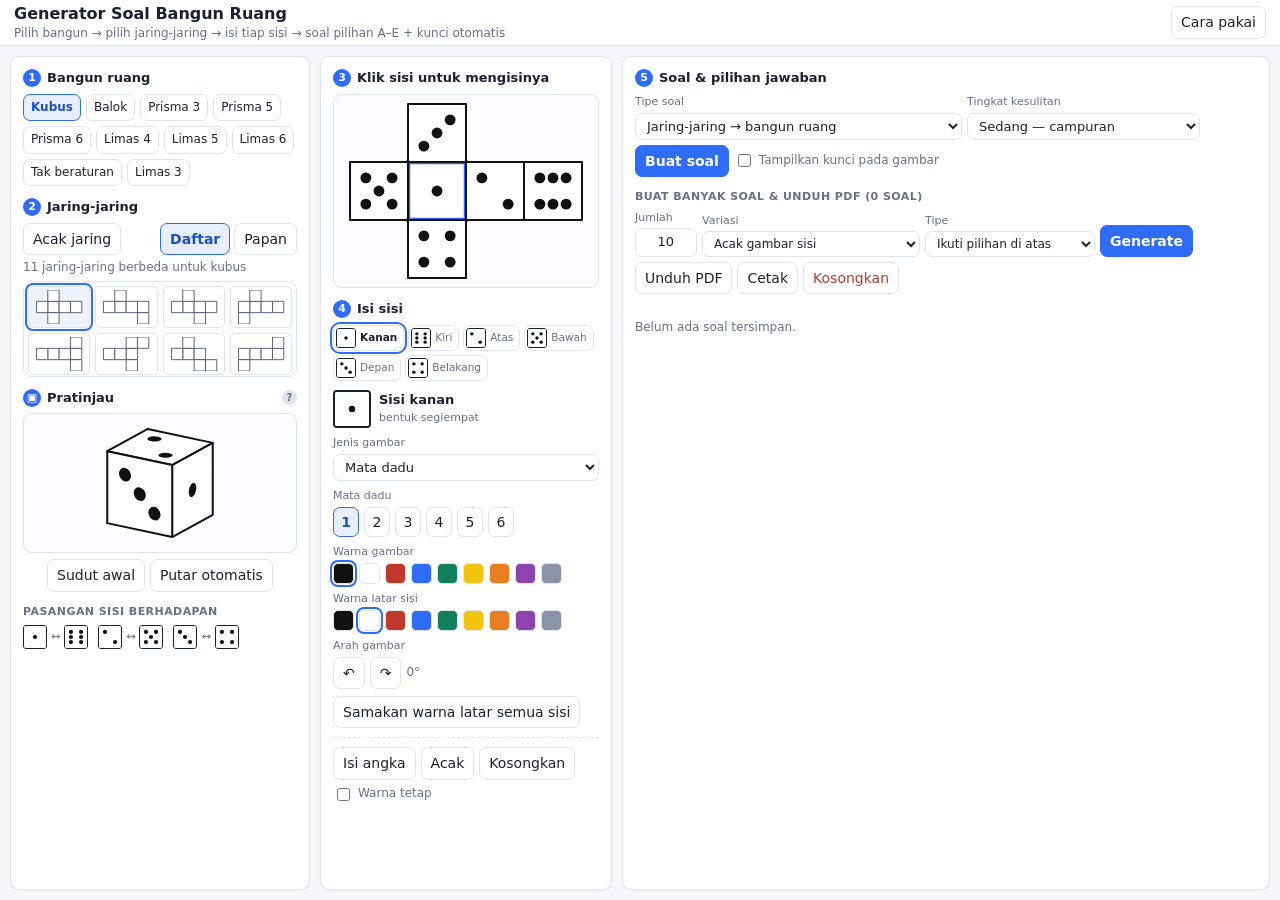
==== commit 76e9b7bc: "update" ====
--- a/index.html
+++ b/index.html
@@ -199,6 +199,7 @@
         <span>Variasi</span>
         <select id="batch-vary">
           <option value="art" selected>Acak gambar sisi</option>
+          <option value="bentuk">Acak bentuk tak beraturan</option>
           <option value="artSolid">Acak gambar + bangun ruang</option>
           <option value="tetap">Ikuti isian sekarang</option>
         </select>
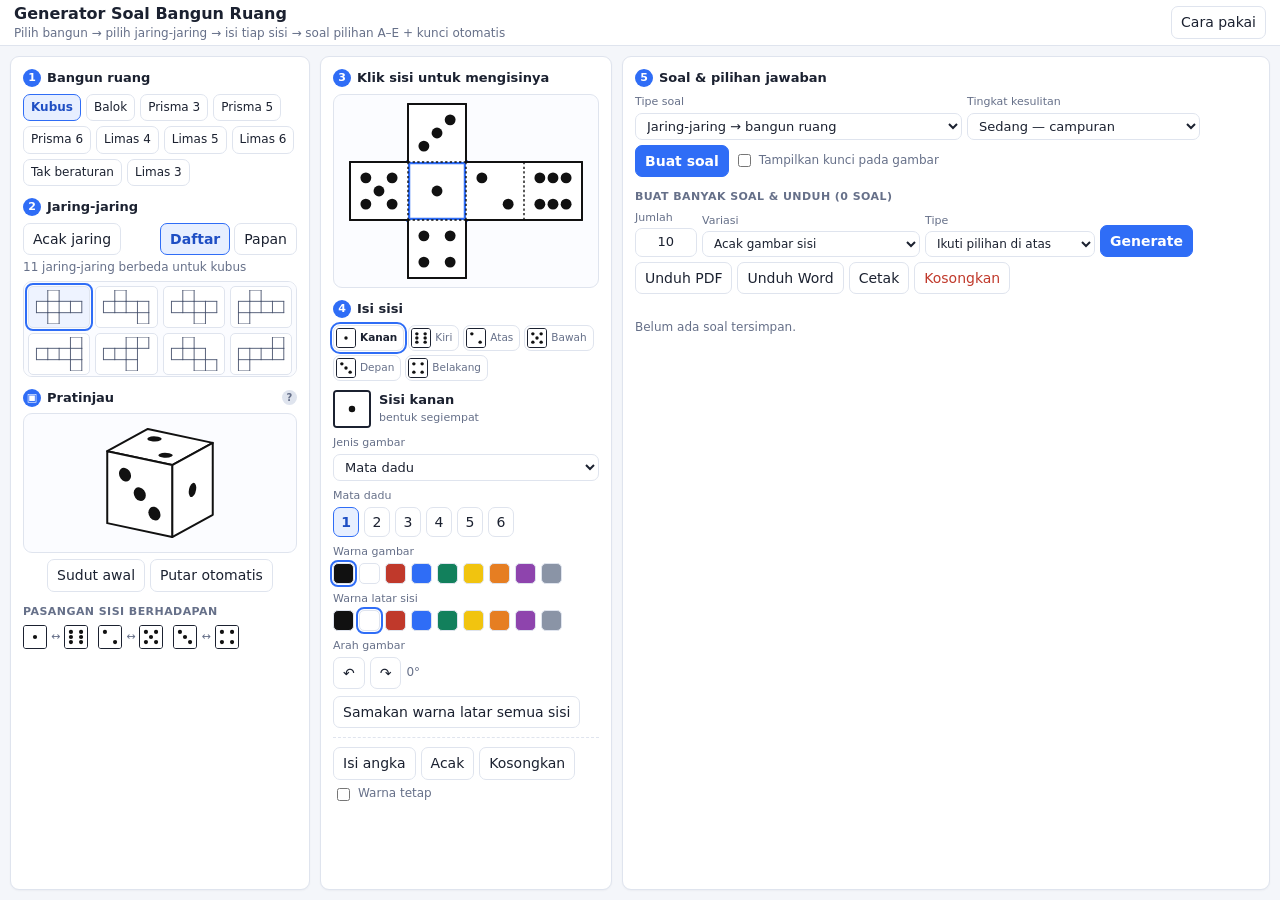
==== commit d21941b2: "update" ====
--- a/index.html
+++ b/index.html
@@ -189,7 +189,7 @@
       <button class="ghost" id="btn-add-bank" type="button">Tambah ke bank</button>
     </div>
 
-    <h3>Buat banyak soal &amp; unduh PDF (<span id="bank-count">0</span> soal)</h3>
+    <h3>Buat banyak soal &amp; unduh (<span id="bank-count">0</span> soal)</h3>
     <div class="row gap-s wrap batch">
       <label class="num-field" title="Berapa soal yang dibuat sekaligus">
         <span>Jumlah</span>
@@ -213,6 +213,7 @@
       </label>
       <button class="primary" id="btn-batch" type="button">Generate</button>
       <button class="ghost" id="btn-pdf" type="button">Unduh PDF</button>
+      <button class="ghost" id="btn-docx" type="button">Unduh Word</button>
       <button class="ghost" id="btn-print" type="button">Cetak</button>
       <button class="ghost danger" id="btn-clear-bank" type="button">Kosongkan</button>
     </div>
@@ -232,6 +233,7 @@
 <script src="js/quiz.js"></script>
 <script src="js/raster.js"></script>
 <script src="js/pdf.js"></script>
+<script src="js/docx.js"></script>
 <script src="js/app.js"></script>
 </body>
 </html>
--- a/css/style.css
+++ b/css/style.css
@@ -251,6 +251,7 @@
 }
 .bank-item svg { display: block; max-width: 100%; height: auto; max-height: 150px; }
 .bank-meta { font-size: 11px; color: var(--muted); }
+.bank-tipe { color: var(--brand-dark); }
 .bank-key { font-weight: 700; color: var(--ink); font-size: 12px; }
 
 /* layar pendek (mis. laptop 768px): rapatkan agar tetap muat satu layar */
